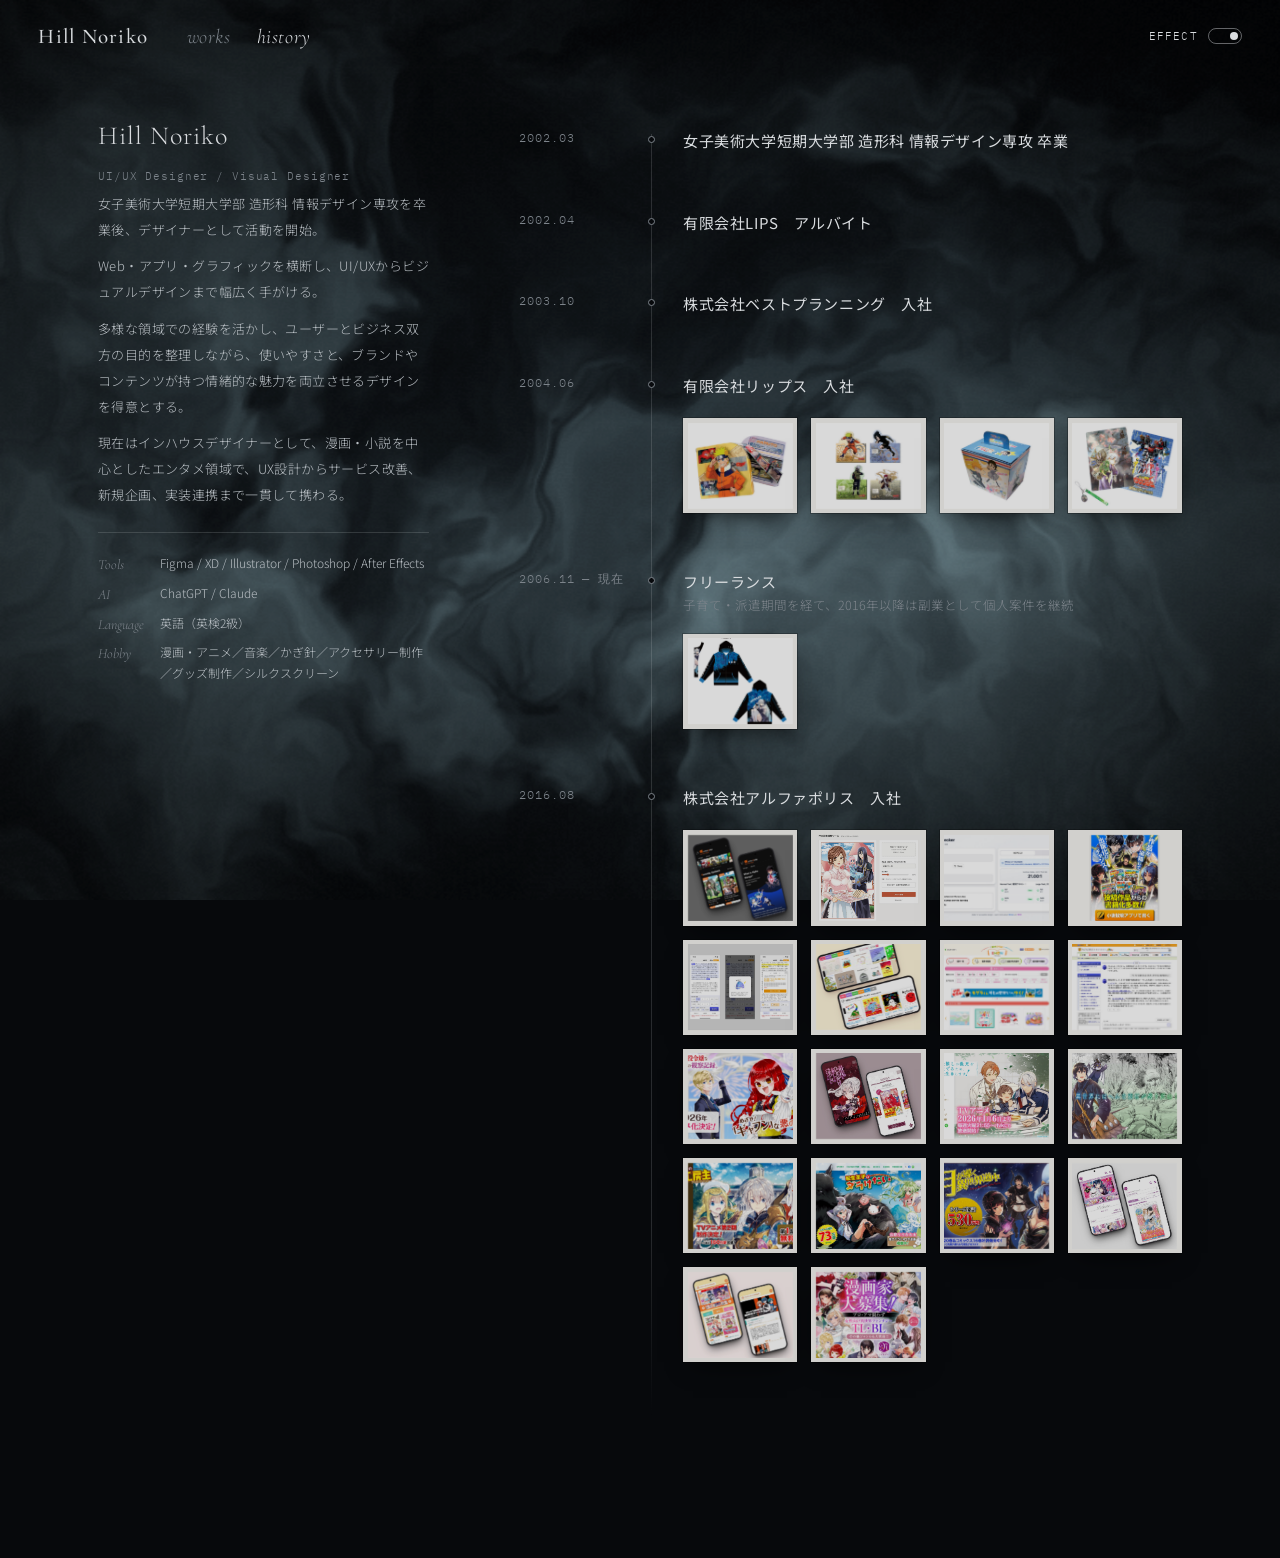
==== history.html @ d7670777 "Add files via upload" ====
<!doctype html>
<html lang="ja">
<head>
  <meta charset="utf-8">
  <meta name="viewport" content="width=device-width, initial-scale=1">
  <title>History — Hill Noriko</title>
  <meta name="description" content="Hill Noriko｜UI/UX Designer / Visual Designer の経歴">
  <link rel="preconnect" href="https://fonts.googleapis.com">
  <link rel="preconnect" href="https://fonts.gstatic.com" crossorigin>
  <meta name="color-scheme" content="dark">
  <!-- CSSより先に背景を暗くして、ページ切り替え時の白い光りを防ぐ -->
  <style>html, body { background: #07090c; }</style>
  <!-- ヘッダーのセリフ体は読み込み完了まで待って表示（代替フォントからの差し替えで文字がズレないように） -->
  <link href="https://fonts.googleapis.com/css2?family=Cormorant+Garamond:ital,wght@0,400;0,500;1,400&display=block" rel="stylesheet">
  <link href="https://fonts.googleapis.com/css2?family=IBM+Plex+Mono:wght@400;500&family=Inter:wght@300;400;500&family=Noto+Sans+JP:wght@300;400;500&family=Noto+Serif+JP:wght@400;500&display=swap" rel="stylesheet">
  <link rel="stylesheet" href="assets/css/style.css?v=61">
  <!-- 効果の初期状態をちらつきなく反映 -->
  <script>
    (function () {
      var on = true;
      try {
        var saved = localStorage.getItem("hn-effect");
        if (saved !== null) on = saved === "1";
        else if (window.matchMedia("(prefers-reduced-motion: reduce)").matches) on = false;
      } catch (e) {}
      document.documentElement.classList.add(on ? "fx-on" : "fx-off");
    })();
  </script>
</head>
<body class="page-history">
  <canvas id="water-bg" class="water-bg" aria-hidden="true"></canvas>

  <header class="site-header">
    <div class="site-header__left">
      <a class="site-name" href="index.html" data-bind="name">Hill Noriko</a>
      <nav class="site-nav" aria-label="メイン">
        <a href="works.html">works</a>
        <a href="history.html" aria-current="page">history</a>
      </nav>
    </div>
    <div class="site-header__right">
      <button type="button" class="switch" id="fx-switch" aria-pressed="true">
        <span class="switch__label">Effect</span>
        <span class="switch__state"></span>
      </button>
    </div>
  </header>

  <main class="history">
    <aside class="profile">
      <h1 class="visually-hidden">History</h1>
      <p class="profile__name" data-bind="name"></p>
      <p class="profile__role" data-bind="role"></p>
      <div class="profile__text" id="profile-text"></div>
      <dl class="profile__facts" id="profile-facts"></dl>
    </aside>
    <ol class="timeline" id="timeline"></ol>
  </main>

  <script src="data/site.js?v=61"></script>
  <script src="data/works.js?v=61"></script>
  <script src="data/history.js?v=61"></script>
  <script src="data/profile.js?v=61"></script>
  <script src="assets/js/water.js?v=61"></script>
  <script src="assets/js/ink.js?v=61"></script>
  <script src="assets/js/common.js?v=61"></script>
  <script src="assets/js/history-page.js?v=61"></script>
</body>
</html>
---- assets/css/style.css ----
/* =================================================================
   Hill Noriko Portfolio — Darkroom
   ================================================================= */
:root {
  --bg: #07090c;
  --fg: #d9dcdf;
  --fg-dim: #7d848b;
  --fg-faint: #4a5057;
  --line: rgba(217, 220, 223, 0.16);
  --paper: #f6f5f1;
  --paper-edge: #d8d5ce;
  --ink: #1c1d20;
  --ink-dim: #6c6d70;

  --font-sans: "Inter", "Noto Sans JP", system-ui, sans-serif;
  --font-jp: "Noto Sans JP", "Inter", system-ui, sans-serif;
  --font-mono: "IBM Plex Mono", ui-monospace, monospace;
  --font-serif: "Cormorant Garamond", "Times New Roman", serif;
  --font-serif-jp: "Noto Serif JP", "Hiragino Mincho ProN", "Yu Mincho", serif;

  --header-h: 72px;
  --ease: cubic-bezier(0.22, 0.61, 0.36, 1);
}

*, *::before, *::after { box-sizing: border-box; }
html, body { margin: 0; }
body {
  background: var(--bg);
  color: var(--fg);
  font-family: var(--font-jp);
  font-weight: 300;
  -webkit-font-smoothing: antialiased;
  min-height: 100vh;
}
a { color: inherit; }
img { display: block; max-width: 100%; }
button { font: inherit; color: inherit; background: none; border: 0; padding: 0; cursor: pointer; }
:focus-visible { outline: 1px solid var(--fg); outline-offset: 4px; }

/* ---------- 水面キャンバス ---------- */
.water-bg {
  position: fixed;
  inset: 0;
  z-index: 0;
  width: 100%;
  height: 100%;
  display: block;
  pointer-events: none;
}
.no-webgl body { background: radial-gradient(ellipse at 50% 58%, #262b31 0%, #0e1115 55%, #050608 100%); }

/* ---------- ヘッダー / フッター ---------- */
.site-header {
  position: fixed;
  inset: 0 0 auto 0;
  z-index: 10;
  height: var(--header-h);
  display: flex;
  align-items: center;
  justify-content: space-between;
  padding: 0 clamp(16px, 3vw, 40px);
}
.site-header__left { display: flex; align-items: baseline; gap: clamp(20px, 3vw, 44px); }
.site-name {
  font-family: var(--font-serif);
  font-weight: 500;
  font-size: 21px;
  letter-spacing: 0.06em;
  text-decoration: none;
}
.site-nav { display: flex; gap: 26px; }
.site-nav a,
.link-btn {
  font-family: var(--font-serif);
  font-style: italic;
  font-size: 20px;
  letter-spacing: 0.03em;
  color: var(--fg-dim);
  text-decoration: none;
  transition: color 0.3s;
}
.site-nav a:hover,
.link-btn:hover { color: var(--fg); }

.site-header__right { display: flex; gap: 22px; }
.switch {
  display: inline-flex;
  align-items: center;
  gap: 10px;
  font-family: var(--font-mono);
  font-size: 11px;
  letter-spacing: 0.1em;
  text-transform: uppercase;
  color: var(--fg-dim);
}
.switch__state {
  position: relative;
  width: 34px;
  height: 16px;
  border: 1px solid var(--line);
  border-radius: 8px;
  transition: border-color 0.3s;
}
.switch__state::after {
  content: "";
  position: absolute;
  top: 3px;
  left: 3px;
  width: 8px;
  height: 8px;
  border-radius: 50%;
  background: var(--fg-faint);
  transition: transform 0.35s var(--ease), background 0.35s;
}
.switch[aria-pressed="true"] { color: var(--fg); }
.switch[aria-pressed="true"] .switch__state { border-color: rgba(217, 220, 223, 0.45); }
.switch[aria-pressed="true"] .switch__state::after { transform: translateX(18px); background: var(--fg); }

/* ---------- トレー（白い線で描いたバット） ---------- */
.tray {
  position: fixed;
  inset: var(--header-h) 0 16px 0;
  z-index: 1;
  width: 100%;
  height: calc(100% - var(--header-h) - 16px);
  pointer-events: none;
}
.tray rect,
.tray path {
  fill: none;
  stroke-width: 1;
  vector-effect: non-scaling-stroke;
}
.tray .tray__rim   { stroke: rgba(228, 234, 238, 0.3); }
.tray .tray__lip   { stroke: rgba(228, 234, 238, 0.14); }
.tray .tray__floor { stroke: rgba(228, 234, 238, 0.12); }
.tray .tray__edge  { stroke: rgba(228, 234, 238, 0.16); }
/* 内壁はうっすら光を受け、底は一段暗く沈む */
.tray .tray__wall { fill: url(#tray-wall); stroke: none; }
.tray .tray__floor-fill { fill: rgba(0, 0, 0, 0.22); stroke: none; }
/* 読み込み時：ぼやけた状態から、にじみ上がるように現れる（印画紙より少し先に） */
.fx-on .tray { animation: tray-in 2.2s cubic-bezier(0.25, 0.1, 0.25, 1) both; }
@keyframes tray-in {
  0%   { opacity: 0; filter: blur(14px); }
  60%  { opacity: 0.85; filter: blur(3px); }
  100% { opacity: 1; filter: blur(0); }
}
.fx-off .tray { display: none; }

/* ---------- ステージ（バット） ---------- */
.stage {
  position: fixed;
  inset: var(--header-h) 0 16px 0;
  z-index: 2;
  /* 印画紙サイズの基準単位 */
  --u: min(1vw, 1.8vh);
}

.print {
  position: absolute;
  left: calc(var(--x) * 1%);
  top: calc(var(--y) * 1%);
  width: calc(var(--w) * var(--u));
  translate: -50% -50%;
  rotate: calc(var(--r) * 1deg);
  z-index: var(--z);
  transition: rotate 0.9s var(--ease);
  display: block;
  text-align: left;
  cursor: pointer;
  -webkit-tap-highlight-color: transparent;
}
.print__paper,
.print__window { display: block; }
.print__paper {
  position: relative;
  aspect-ratio: 5 / 6;
  padding: 3.8%;
  background: var(--paper);
  box-shadow:
    0 0 0 1px rgba(0, 0, 0, 0.25),
    0 18px 40px -12px rgba(0, 0, 0, 0.7);
  filter: brightness(0.94);
  transition:
    transform 0.7s var(--ease),
    filter 0.7s var(--ease),
    box-shadow 0.7s var(--ease);
}
.print--landscape .print__paper { aspect-ratio: 6 / 5; padding: 3.2%; }

.print__window {
  position: relative;
  width: 100%;
  height: 100%;
  overflow: hidden;
  background: #fbfaf7;
}
.print__img {
  width: 100%;
  height: 100%;
  object-fit: cover;
  object-position: var(--focus, center);
}
/* 奥行き：重なり順を3段階に分け、底に沈むほど暗く（控えめに） */
.fx-on .print[data-depth="1"] .print__paper { filter: brightness(0.66) saturate(0.85); }
.fx-on .print[data-depth="2"] .print__paper { filter: brightness(0.8) saturate(0.92); }
.fx-on .print[data-depth="3"] .print__paper { filter: brightness(0.95); }

/* フォーカス：手前に来て明るく、ほかは水に沈む */
.print[data-depth]:hover .print__paper,
.print[data-depth]:focus-visible .print__paper {
  transform: scale(1.045);
  filter: brightness(1) saturate(1);
  box-shadow:
    0 0 0 1px rgba(0, 0, 0, 0.25),
    0 36px 70px -18px rgba(0, 0, 0, 0.85);
}
.fx-on .stage:has(.print:hover) .print:not(:hover) .print__paper,
.fx-on .stage:has(.print:focus-visible) .print:not(:focus-visible) .print__paper {
  filter: brightness(0.55) saturate(0.7) blur(0.6px);
}
.print:focus-visible { outline: none; }
/* ホバーで傾きが少しだけ真っ直ぐに戻る */
.fx-on .print:hover,
.fx-on .print:focus-visible { rotate: calc(var(--r-hover, var(--r)) * 1deg); }
.is-switching .print { pointer-events: none; }

/* 水に浮かぶ、ごくゆっくりした揺れ */
.fx-on .print__paper { animation: drift var(--drift, 20s) ease-in-out var(--drift-delay, 0s) infinite; }
.fx-on .print:hover .print__paper { animation-play-state: paused; }
@keyframes drift {
  0%   { translate: 0 0; rotate: 0deg; }
  25%  { translate: calc(var(--dx) * 1px) calc(var(--dy) * -0.5px); rotate: calc(var(--dr) * 1deg); }
  50%  { translate: calc(var(--dx) * 0.3px) calc(var(--dy) * 1px); rotate: calc(var(--dr) * -0.4deg); }
  75%  { translate: calc(var(--dx) * -0.8px) calc(var(--dy) * 0.3px); rotate: calc(var(--dr) * -1deg); }
  100% { translate: 0 0; rotate: 0deg; }
}

/* ---------- 現像 ---------- */
.fx-on .stage:not(.is-developed) .print {
  animation: paper-in 2.8s cubic-bezier(0.25, 0.1, 0.25, 1) both;
  animation-delay: calc(0.7s + var(--i) * 0.3s);
}
.fx-on .stage:not(.is-developed) .print__img { opacity: 0; }
.fx-on .stage.is-developing .print__img {
  animation: develop 5.6s cubic-bezier(0.4, 0, 0.3, 1) both;
  animation-delay: calc(1.9s + var(--i) * 0.55s);
}
/* 印画紙が液の底からふわっと浮かび上がる */
@keyframes paper-in {
  0%   { opacity: 0;   scale: 0.95; filter: blur(8px) brightness(0.3); }
  55%  { opacity: 0.9; filter: blur(2px) brightness(0.75); }
  100% { opacity: 1;   scale: 1;    filter: blur(0) brightness(1); }
}
@keyframes develop {
  0%   { opacity: 0;    filter: grayscale(1) brightness(1.8)  contrast(0.3)  blur(2px); }
  30%  { opacity: 0.5;  filter: grayscale(1) brightness(1.4)  contrast(0.55) blur(1px); }
  62%  { opacity: 1;    filter: grayscale(1) brightness(1)    contrast(1.15) blur(0); }
  100% { opacity: 1;    filter: grayscale(0) brightness(1)    contrast(1)    blur(0); }
}

/* ---------- エフェクトOFF / スマホ：グリッド ---------- */
.fx-off body.page-top { overflow-y: auto; }
.fx-off .stage,
.stage.is-grid {
  position: relative;
  inset: auto;
  display: grid;
  grid-template-columns: repeat(3, minmax(0, 1fr));
  gap: clamp(20px, 3vw, 44px);
  max-width: 1180px;
  margin: 0 auto;
  padding: calc(var(--header-h) + 24px) clamp(16px, 4vw, 48px) 96px;
  --u: 1.25vw;
}
.fx-off .print,
.stage.is-grid .print {
  position: relative;
  left: auto;
  top: auto;
  width: auto;
  translate: none;
  rotate: none;
  z-index: auto;
  animation: none;
}
.fx-off .print__paper,
.stage.is-grid .print__paper {
  aspect-ratio: 6 / 5;
  padding: 3.2%;
  filter: none;
  animation: none;
}
.fx-off .print:hover .print__paper { transform: translateY(-4px); }

@media (max-width: 767px) {
  :root { --header-h: 96px; }
  body.page-top { overflow-y: auto; }
  .site-header { align-items: flex-start; padding-top: 20px; flex-direction: column; gap: 14px; justify-content: flex-start; }
  .site-header__left { width: 100%; justify-content: space-between; }
  .site-header__right { align-self: flex-end; margin-top: -2px; }
  .stage { position: relative; inset: auto; }
  .tray { display: none; }
  .stage.is-grid { grid-template-columns: repeat(2, minmax(0, 1fr)); gap: 16px; --u: 2.4vw; }
}
@media (max-width: 479px) {
  .stage.is-grid { grid-template-columns: 1fr; gap: 24px; }
}

/* ---------- モーダル（印画紙のシート） ---------- */
.sheet {
  width: min(1120px, calc(100vw - 32px));
  max-width: none;
  max-height: calc(100vh - 48px);
  padding: 0;
  border: 0;
  background: transparent;
  color: var(--ink);
  overflow: visible;
}
.sheet::backdrop {
  background: rgba(3, 4, 6, 0.45);
  backdrop-filter: blur(3px) brightness(0.8);
}
.sheet[open] { animation: sheet-in 0.6s var(--ease) both; }
.sheet[open]::backdrop { animation: fade-in 0.5s var(--ease) both; }
.fx-off .sheet[open],
.fx-off .sheet[open]::backdrop { animation-duration: 0.2s; }
@keyframes sheet-in { from { opacity: 0; translate: 0 14px; } to { opacity: 1; translate: 0 0; } }
@keyframes fade-in { from { opacity: 0; } to { opacity: 1; } }

/* 大きさは中身にかかわらず一定。文章が長いときは右の欄だけスクロール */
.sheet__paper {
  --sheet-pad: clamp(24px, 3.5vw, 52px);
  position: relative;
  display: grid;
  grid-template-columns: minmax(0, 1fr) minmax(0, 1fr);
  grid-template-rows: minmax(0, 1fr);
  gap: clamp(24px, 3.5vw, 56px);
  height: min(700px, calc(100vh - 48px));
  overflow: hidden;
  padding: var(--sheet-pad);
  background: var(--paper);
  box-shadow: 0 40px 90px -30px rgba(0, 0, 0, 0.9);
}
/* close：細い線の × （40px）。線は内側の span に描き、にじみが線にも乗るようにする */
.sheet__close {
  position: absolute;
  top: 10px;
  right: 10px;
  z-index: 1;
  width: 40px;
  height: 40px;
  color: var(--ink-dim);
  transition: color 0.3s;
}
.sheet__close-x,
.sheet__close-x .ink__base,
.sheet__close-x .ink__wet { display: block; }
.sheet__close-x { position: absolute; inset: 0; }
.sheet__close-x .ink__base { position: relative; width: 40px; height: 40px; }
.sheet__close-x .ink__wet { width: calc(40px + var(--pad) * 2); height: calc(40px + var(--pad) * 2); }
.sheet__close-x .ink__base::before,
.sheet__close-x .ink__base::after,
.sheet__close-x .ink__wet::before,
.sheet__close-x .ink__wet::after {
  content: "";
  position: absolute;
  left: 50%;
  top: 50%;
  width: 40px;
  height: 1px;
  background: currentColor;
}
.sheet__close-x .ink__base::before,
.sheet__close-x .ink__wet::before { transform: translate(-50%, -50%) rotate(45deg); }
.sheet__close-x .ink__base::after,
.sheet__close-x .ink__wet::after { transform: translate(-50%, -50%) rotate(-45deg); }
.sheet__close:hover,
.sheet__close:focus-visible { color: var(--ink); }
.sheet__close:focus-visible { outline: none; }

/* 左：画像（枠いっぱいに収め、余白は紙色） */
.sheet__media { display: flex; flex-direction: column; min-height: 0; }
.sheet__frame {
  position: relative;
  flex: 1;
  min-height: 0;
  display: grid;
  place-items: center;
  overflow: hidden;
  background: var(--paper);
}
.sheet__frame img {
  position: absolute;
  inset: 0;
  width: 100%;
  height: 100%;
  object-fit: contain;
}
.sheet__thumbs { flex: none; display: flex; justify-content: center; gap: 8px; margin-top: 10px; overflow-x: auto; }
.sheet__thumbs:empty { display: none; }
.sheet__thumbs button { flex: none; width: 64px; aspect-ratio: 4 / 3; opacity: 0.45; transition: opacity 0.3s; }
.sheet__thumbs button[aria-current="true"],
.sheet__thumbs button:hover { opacity: 1; }
.sheet__thumbs img { width: 100%; height: 100%; object-fit: cover; }

/* 右：文章（短ければ上下中央、長ければスクロール） */
.sheet__body {
  display: flex;
  flex-direction: column;
  min-height: 0;
  overflow-x: hidden;
  overflow-y: auto;
  /* にじみが端で切れないよう左右に余白をとり、その分を外側へ逃がして文字位置は変えない */
  margin: 0 -24px;
  padding: 4px 24px;
  scrollbar-width: thin;
}
.sheet__body > :first-child { margin-top: auto; }
.sheet__body > :last-child { margin-bottom: auto; }
.sheet__meta {
  display: flex;
  flex-wrap: wrap;
  gap: 4px 16px;
  margin: 0 0 16px;
  font-family: var(--font-sans);
  font-size: 11.5px;
  letter-spacing: 0.06em;
  color: var(--ink-dim);
}
.sheet__meta span:empty { display: none; }
.sheet__title {
  flex: none;
  margin: 0 0 24px;
  font-family: var(--font-serif-jp);
  font-weight: 500;
  font-size: clamp(19px, 1.75vw, 24px);
  line-height: 1.6;
  letter-spacing: 0.03em;
  /* 長いタイトルは、文節で区切って行の長さをそろえて折り返す */
  word-break: auto-phrase;
  text-wrap: balance;
}
.sheet__lead {
  flex: none;
  margin: -14px 0 16px;
  font-family: var(--font-serif-jp);
  font-weight: 500;
  font-size: 15px;
  line-height: 1.7;
  letter-spacing: 0.04em;
  color: var(--ink);
}
.sheet__lead[hidden] { display: none; }
.sheet__text { flex: none; font-family: var(--font-serif-jp); font-size: 14px; line-height: 1.8; letter-spacing: 0.04em; }
.sheet__text p { margin: 0 0 0.7em; }
/* サイトへのリンク：細い線の、左右が丸い長方形。枠線は内側の box に描き、にじみが枠にも乗るようにする */
.sheet__link {
  flex: none;
  align-self: flex-start;
  display: inline-block;
  margin-top: 28px;
  font-family: var(--font-sans);
  font-size: 12px;
  letter-spacing: 0.06em;
  text-decoration: none;
  color: #7c8190;
}
.sheet__link-box,
.sheet__link-box .ink__base,
.sheet__link-box .ink__wet > * { display: inline-block; }
.sheet__link-box .ink__base,
.sheet__link-box .ink__wet {
  padding: 5px 13px 6px;
  border: 1px solid currentColor;
  border-radius: 999px;
}
.sheet__link-box .ink__wet { padding: calc(5px + var(--pad)) calc(13px + var(--pad)) calc(6px + var(--pad)); border: 0; }
.sheet__link-box .ink__wet::before {
  content: "";
  position: absolute;
  inset: var(--pad);
  border: 1px solid currentColor;
  border-radius: 999px;
}
.sheet__link:focus-visible { outline: none; }
.sheet__link[hidden] { display: none; }
.sheet__body:has(> .sheet__link[hidden]) > .sheet__text { margin-bottom: auto; }

@media (max-width: 767px) {
  .sheet__paper {
    grid-template-columns: 1fr;
    grid-template-rows: minmax(0, 42%) minmax(0, 1fr);
    gap: 20px;
    height: calc(100vh - 32px);
    padding-top: 44px;
  }
}

@media (prefers-reduced-motion: reduce) {
  .sheet[open], .sheet[open]::backdrop { animation-duration: 0.01s; }
}

/* ---------- インクのにじみ（ink.js） ---------- */
.ink { position: relative; display: inline-block; }
.ink__base { display: inline-block; }
.ink__wet {
  position: absolute;
  left: calc(var(--pad) * -1);
  top: calc(var(--pad) * -1);
  padding: var(--pad);
  white-space: nowrap;
  pointer-events: none;
  visibility: hidden;
}
/* 濡れた所だけ、乾いた文字を薄くする */
.ink.is-wet .ink__base {
  --m: radial-gradient(
    ellipse calc(var(--r) * 0.8px) calc(var(--r) * 1.05px) at calc(var(--mx) * 1px) calc(var(--my) * 1px),
    rgba(0, 0, 0, calc(1 - var(--a) * 0.9)) 0%,
    rgba(0, 0, 0, calc(1 - var(--a) * 0.55)) 50%,
    #000 100%);
  -webkit-mask-image: var(--m);
  mask-image: var(--m);
}
/* にじんだ文字を、マウスを中心にした縦長の楕円でのぞかせる */
.ink.is-wet .ink__wet {
  visibility: visible;
  --m: radial-gradient(
    ellipse calc(var(--r) * 1px) calc(var(--r) * 1.35px) at calc(var(--mx) * 1px + var(--pad)) calc(var(--my) * 1px + var(--pad)),
    rgba(0, 0, 0, var(--a)) 0%,
    rgba(0, 0, 0, calc(var(--a) * 0.75)) 45%,
    transparent 100%);
  -webkit-mask-image: var(--m);
  mask-image: var(--m);
}

/* 今いるページ */
.site-nav a[aria-current="page"] { color: var(--fg); }

@media (hover: none) {
  .tray { display: none; }
}

/* =================================================================
   works
   ================================================================= */
.page-works,
.page-history { overflow-y: auto; }
.works {
  position: relative;
  z-index: 2;
  max-width: 1180px;
  margin: 0 auto;
  padding: calc(var(--header-h) + 48px) clamp(16px, 4vw, 48px) 120px;
}
.works__title,
.page-title {
  margin: 0 0 28px;
  font-family: var(--font-serif);
  font-weight: 400;
  font-style: italic;
  font-size: clamp(44px, 6vw, 72px);
  line-height: 1;
  letter-spacing: 0.01em;
}

/* タブ */
.tabs {
  position: relative;
  display: flex;
  flex-wrap: wrap;
  gap: 6px 30px;
  margin: 0 0 44px;
  padding-bottom: 14px;
  border-bottom: 1px solid var(--line);
}
.tabs__btn {
  position: relative;
  display: inline-flex;
  align-items: baseline;
  gap: 6px;
  padding: 4px 0;
  font-family: var(--font-serif);
  font-size: 19px;
  letter-spacing: 0.03em;
  color: var(--fg-dim);
  transition: color 0.3s;
}
.tabs__btn:hover { color: var(--fg); }
.tabs__count {
  font-family: var(--font-mono);
  font-size: 10px;
  letter-spacing: 0.08em;
  color: var(--fg-faint);
}
.tabs__btn[aria-selected="true"] { color: var(--fg); }
/* 1本の下線が、タブの間を左右になめらかに移動する */
.tabs__line {
  position: absolute;
  left: 0;
  bottom: -1px;
  width: var(--w, 0px);
  height: 1px;
  background: var(--fg);
  transform: translateX(var(--x, 0px));
  transition: transform 0.6s var(--ease), width 0.6s var(--ease);
  pointer-events: none;
}

/* 読み込み時：タブが下からすっと上がってくる */
.fx-on .tabs { animation: rise-in 1.1s cubic-bezier(0.22, 0.61, 0.36, 1) both; }
@keyframes rise-in {
  from { opacity: 0; translate: 0 28px; }
  to   { opacity: 1; translate: 0 0; }
}

/* グリッド */
.works__grid {
  list-style: none;
  margin: 0;
  padding: 0;
  display: grid;
  grid-template-columns: repeat(3, minmax(0, 1fr));
  gap: 56px clamp(20px, 3vw, 44px);
}
.card__btn { display: block; width: 100%; text-align: left; }
.card__paper {
  display: block;
  aspect-ratio: 6 / 5;
  padding: 3.2%;
  background: var(--paper);
  box-shadow:
    0 0 0 1px rgba(0, 0, 0, 0.25),
    0 18px 40px -14px rgba(0, 0, 0, 0.75);
  filter: brightness(0.92);
  transition: transform 0.7s var(--ease), filter 0.7s var(--ease), box-shadow 0.7s var(--ease);
}
.card__window { display: block; width: 100%; height: 100%; overflow: hidden; background: #fbfaf7; }
.card__window img {
  width: 100%;
  height: 100%;
  object-fit: cover;
  object-position: var(--focus, center);
}
.card__btn:hover .card__paper,
.card__btn:focus-visible .card__paper {
  transform: translateY(-6px);
  filter: brightness(1);
  box-shadow:
    0 0 0 1px rgba(0, 0, 0, 0.25),
    0 32px 60px -18px rgba(0, 0, 0, 0.85);
}
.card__btn:focus-visible { outline: none; }
.card__caption { display: block; margin-top: 16px; }
.card__title.ink { display: block; overflow: visible; }
.card__title .ink__base,
.card__title .ink__wet {
  display: -webkit-box;
  -webkit-line-clamp: 2;
  -webkit-box-orient: vertical;
  overflow: hidden;
}
.card__title {
  display: -webkit-box;
  -webkit-line-clamp: 2;
  -webkit-box-orient: vertical;
  overflow: hidden;
  font-size: 13.5px;
  line-height: 1.7;
  letter-spacing: 0.03em;
  color: var(--fg);
}
.card__meta {
  display: flex;
  gap: 12px;
  margin-top: 6px;
  font-family: var(--font-mono);
  font-size: 10.5px;
  letter-spacing: 0.06em;
  color: var(--fg-dim);
}

/* 画面に入ったら、印画紙が浮かび、像が現れる（エフェクトON時） */
.fx-on .card { opacity: 0; }
/* TOP と同じ表現：その場で印画紙が液の底から浮かび、像が現像される（動きはなし） */
.fx-on .card.is-in {
  animation: paper-in 2.2s cubic-bezier(0.25, 0.1, 0.25, 1) both;
  animation-delay: calc(var(--i) * 0.15s);
}
.fx-on .card.is-in .card__window img {
  animation: develop 4s cubic-bezier(0.4, 0, 0.3, 1) both;
  animation-delay: calc(0.9s + var(--i) * 0.15s);
}
@keyframes card-in {
  from { opacity: 0; translate: 0 14px; filter: blur(6px) brightness(0.4); }
  to   { opacity: 1; translate: 0 0;    filter: blur(0) brightness(1); }
}
@keyframes card-develop {
  0%   { opacity: 0; filter: grayscale(1) brightness(1.7) contrast(0.4); }
  55%  { opacity: 1; filter: grayscale(1) brightness(1)   contrast(1.1); }
  100% { opacity: 1; filter: grayscale(0) brightness(1)   contrast(1); }
}

@media (max-width: 900px) {
  .works__grid { grid-template-columns: repeat(2, minmax(0, 1fr)); gap: 40px 20px; }
}
@media (max-width: 767px) {
  .works { padding-top: calc(var(--header-h) + 24px); }
  .tabs { gap: 4px 20px; }
  .tabs__btn { font-size: 17px; }
}
@media (max-width: 479px) {
  .works__grid { grid-template-columns: 1fr; gap: 40px; }
}
/* 読むページは背景を少し沈める */
.page-works .water-bg,
.page-history .water-bg { opacity: 0.82; }

/* =================================================================
   history
   ================================================================= */
.history {
  position: relative;
  z-index: 2;
  display: grid;
  grid-template-columns: minmax(0, 0.8fr) minmax(0, 1.6fr);
  gap: clamp(40px, 7vw, 110px);
  max-width: 1180px;
  margin: 0 auto;
  padding: calc(var(--header-h) + 48px) clamp(16px, 4vw, 48px) 140px;
}

/* 左：プロフィール（スクロールしても残る）。読み込み時に左から順にすっと入る */
.fx-on .profile__inner .ink__base {
  animation: slide-in 1.1s cubic-bezier(0.22, 0.61, 0.36, 1) both;
}
@keyframes slide-in {
  from { opacity: 0; translate: -28px 0; }
  to   { opacity: 1; translate: 0 0; }
}
.profile { position: sticky; top: calc(var(--header-h) + 48px); align-self: start; }
.profile__name {
  margin: 0 0 4px;
  font-family: var(--font-serif);
  font-size: 26px;
  letter-spacing: 0.04em;
}
.profile__role {
  margin: 0 0 24px;
  font-family: var(--font-mono);
  font-size: 11px;
  letter-spacing: 0.08em;
  color: var(--fg-dim);
}
.profile__text { font-size: 13px; line-height: 2; letter-spacing: 0.03em; color: #b9bfc4; }
.profile__text p { margin: 0 0 0.8em; }
.profile__facts {
  display: grid;
  grid-template-columns: auto 1fr;
  gap: 6px 16px;
  margin: 24px 0 0;
  padding-top: 20px;
  border-top: 1px solid var(--line);
  font-size: 12px;
  line-height: 1.7;
  color: #b9bfc4;
}
.profile__facts dt { font-family: var(--font-serif); font-style: italic; font-size: 14px; color: var(--fg-dim); }
.profile__facts dd { margin: 0; }

/* 右：年表 */
.timeline {
  position: relative;
  list-style: none;
  margin: 0;
  padding: 8px 0 0;
}
.timeline::before {
  content: "";
  position: absolute;
  left: 132px;
  top: 14px;
  bottom: 0;
  width: 1px;
  background: linear-gradient(var(--line), var(--line) 85%, transparent);
}
.event {
  position: relative;
  display: grid;
  grid-template-columns: 132px minmax(0, 1fr);
  padding-bottom: 56px;
}
.event::before {
  content: "";
  position: absolute;
  left: 129px;
  top: 8px;
  width: 7px;
  height: 7px;
  border-radius: 50%;
  background: var(--bg);
  border: 1px solid var(--fg-dim);
}
.event__date {
  margin: 0;
  padding-top: 2px;
  font-family: var(--font-mono);
  font-size: 11.5px;
  letter-spacing: 0.08em;
  color: var(--fg-dim);
}
.event__body { padding-left: 32px; }
.event__title {
  margin: 0;
  font-weight: 400;
  font-size: 15px;
  line-height: 1.7;
  letter-spacing: 0.04em;
}
.event__note { margin: 4px 0 0; font-size: 12.5px; color: var(--fg-dim); }
.event__works {
  list-style: none;
  display: grid;
  grid-template-columns: repeat(auto-fill, minmax(112px, 1fr));
  gap: 14px;
  margin: 20px 0 0;
  padding: 0;
}
.thumb__btn { display: block; width: 100%; }
.thumb__paper {
  display: block;
  aspect-ratio: 6 / 5;
  padding: 4%;
  background: var(--paper);
  box-shadow: 0 0 0 1px rgba(0, 0, 0, 0.25), 0 10px 24px -10px rgba(0, 0, 0, 0.8);
  filter: brightness(0.85);
  transition: transform 0.6s var(--ease), filter 0.6s var(--ease);
}
.thumb__paper img { width: 100%; height: 100%; object-fit: cover; object-position: var(--focus, center); }
.thumb__btn:hover .thumb__paper,
.thumb__btn:focus-visible .thumb__paper { transform: translateY(-4px) rotate(-1deg); filter: brightness(1); }
.thumb__btn:focus-visible { outline: none; }

/* 画面に入ったら浮かび上がる（エフェクトON時） */
.fx-on .event { opacity: 0; }
.fx-on .event.is-in { animation: card-in 1.4s cubic-bezier(0.25, 0.1, 0.25, 1) both; }
.fx-on .event.is-in .thumb img {
  animation: card-develop 2.2s cubic-bezier(0.4, 0, 0.3, 1) both;
  animation-delay: calc(0.5s + var(--i) * 0.12s);
}

@media (max-width: 900px) {
  .history { grid-template-columns: 1fr; gap: 56px; }
  .profile { position: static; }
}
@media (max-width: 767px) {
  .history { padding-top: calc(var(--header-h) + 24px); }
  .timeline::before { left: 3px; }
  .event { grid-template-columns: 1fr; padding-left: 28px; padding-bottom: 44px; }
  .event::before { left: 0; }
  .event__body { padding-left: 0; margin-top: 4px; }
  .event__works { grid-template-columns: repeat(3, minmax(0, 1fr)); gap: 10px; }
}

/* にじみ：複数行の文章 */
.ink--block { display: block; }
.ink--block .ink__base { display: block; }
.ink--block .ink__wet {
  width: calc(100% + var(--pad) * 2);
  white-space: normal;
}
.ink--block .ink__wet > p,
.ink--block .ink__base > p { margin: 0 0 0.7em; }


/* 見出しは読み上げ用に残し、画面には出さない */
.visually-hidden {
  position: absolute !important;
  width: 1px;
  height: 1px;
  margin: -1px;
  padding: 0;
  overflow: hidden;
  clip: rect(0 0 0 0);
  white-space: nowrap;
  border: 0;
}
/* にじみを付けても、元の配置を保つ */

/* 本文の最後の段落は下余白なし（余計なスクロールを出さない） */
.sheet__text p:last-child,
.ink--block .ink__base > p:last-child,
.ink--block .ink__wet > p:last-child { margin-bottom: 0; }
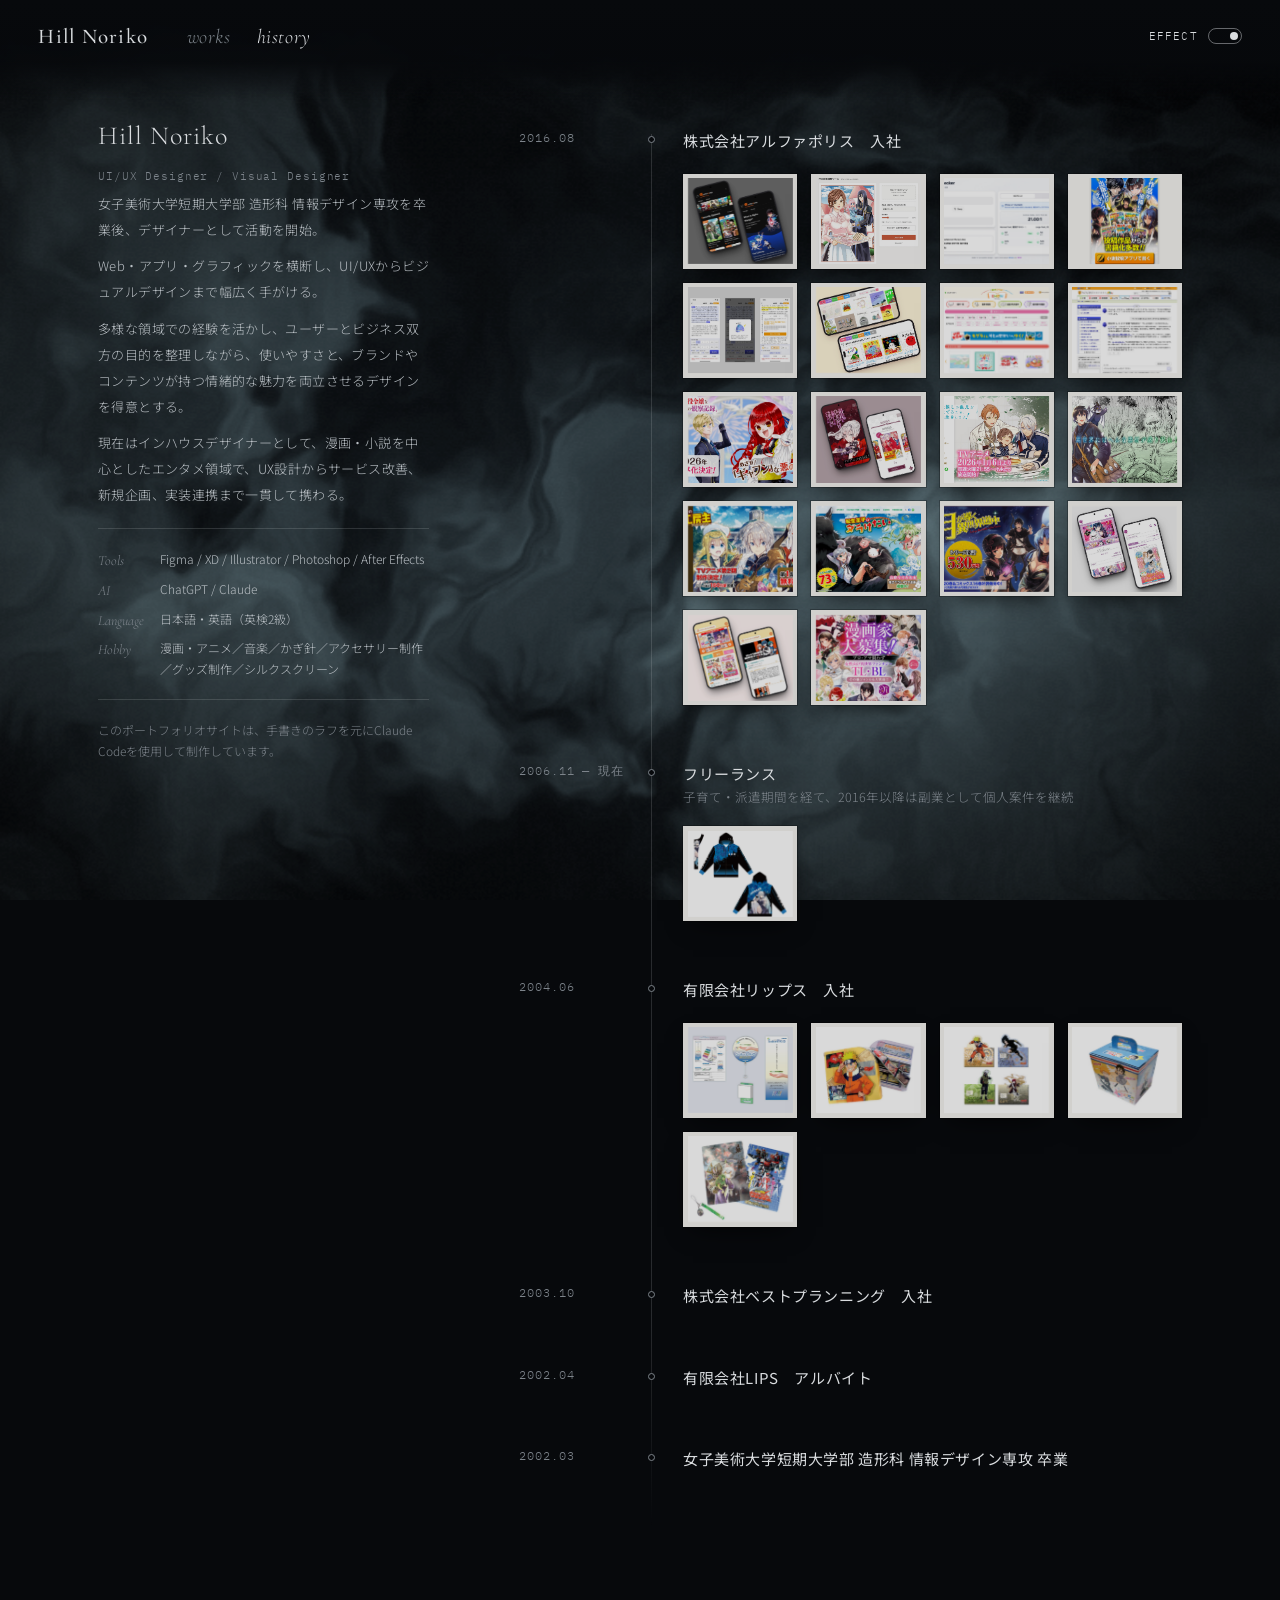
==== commit 6cbf5b1c: "Add files via upload" ====
--- a/history.html
+++ b/history.html
@@ -13,7 +13,7 @@
   <!-- ヘッダーのセリフ体は読み込み完了まで待って表示（代替フォントからの差し替えで文字がズレないように） -->
   <link href="https://fonts.googleapis.com/css2?family=Cormorant+Garamond:ital,wght@0,400;0,500;1,400&display=block" rel="stylesheet">
   <link href="https://fonts.googleapis.com/css2?family=IBM+Plex+Mono:wght@400;500&family=Inter:wght@300;400;500&family=Noto+Sans+JP:wght@300;400;500&family=Noto+Serif+JP:wght@400;500&display=swap" rel="stylesheet">
-  <link rel="stylesheet" href="assets/css/style.css?v=61">
+  <link rel="stylesheet" href="assets/css/style.css?v=72">
   <!-- 効果の初期状態をちらつきなく反映 -->
   <script>
     (function () {
@@ -53,17 +53,18 @@
       <p class="profile__role" data-bind="role"></p>
       <div class="profile__text" id="profile-text"></div>
       <dl class="profile__facts" id="profile-facts"></dl>
+      <p class="profile__note" id="profile-note"></p>
     </aside>
     <ol class="timeline" id="timeline"></ol>
   </main>
 
-  <script src="data/site.js?v=61"></script>
-  <script src="data/works.js?v=61"></script>
-  <script src="data/history.js?v=61"></script>
-  <script src="data/profile.js?v=61"></script>
-  <script src="assets/js/water.js?v=61"></script>
-  <script src="assets/js/ink.js?v=61"></script>
-  <script src="assets/js/common.js?v=61"></script>
-  <script src="assets/js/history-page.js?v=61"></script>
+  <script src="data/site.js?v=72"></script>
+  <script src="data/works.js?v=72"></script>
+  <script src="data/history.js?v=72"></script>
+  <script src="data/profile.js?v=72"></script>
+  <script src="assets/js/water.js?v=72"></script>
+  <script src="assets/js/ink.js?v=72"></script>
+  <script src="assets/js/common.js?v=72"></script>
+  <script src="assets/js/history-page.js?v=72"></script>
 </body>
 </html>
--- a/assets/css/style.css
+++ b/assets/css/style.css
@@ -536,6 +536,17 @@
   mask-image: var(--m);
 }
 
+/* 読むページ：スクロールした内容がヘッダーの下に溶けて隠れるように */
+.page-works .site-header::before,
+.page-history .site-header::before {
+  content: "";
+  position: absolute;
+  inset: 0 0 -28px 0;
+  z-index: -1;
+  pointer-events: none;
+  background: linear-gradient(to bottom, #07090c 0%, rgba(7, 9, 12, 0.92) 62%, rgba(7, 9, 12, 0) 100%);
+}
+
 /* 今いるページ */
 .site-nav a[aria-current="page"] { color: var(--fg); }
 
@@ -729,7 +740,8 @@
   gap: clamp(40px, 7vw, 110px);
   max-width: 1180px;
   margin: 0 auto;
-  padding: calc(var(--header-h) + 48px) clamp(16px, 4vw, 48px) 140px;
+  /* 下の余白は年表側に持たせ、プロフィールの固定範囲をページの一番下まで続ける */
+  padding: calc(var(--header-h) + 48px) clamp(16px, 4vw, 48px) 0;
 }
 
 /* 左：プロフィール（スクロールしても残る）。読み込み時に左から順にすっと入る */
@@ -741,6 +753,8 @@
   to   { opacity: 1; translate: 0 0; }
 }
 .profile { position: sticky; top: calc(var(--header-h) + 48px); align-self: start; }
+/* 画面に収まらないほど長いときは固定しない（下端でヘッダーに押し上げられるのを防ぐ） */
+.profile.is-static { position: static; }
 .profile__name {
   margin: 0 0 4px;
   font-family: var(--font-serif);
@@ -760,7 +774,7 @@
   display: grid;
   grid-template-columns: auto 1fr;
   gap: 6px 16px;
-  margin: 24px 0 0;
+  margin: 20px 0 0;
   padding-top: 20px;
   border-top: 1px solid var(--line);
   font-size: 12px;
@@ -769,20 +783,31 @@
 }
 .profile__facts dt { font-family: var(--font-serif); font-style: italic; font-size: 14px; color: var(--fg-dim); }
 .profile__facts dd { margin: 0; }
+/* 線の上下の空きは、Tools の上の線とそろえて 20px */
+.profile__note,
+.ink--block .ink__base > .profile__note,
+.ink--block .ink__wet > .profile__note {
+  margin: 20px 0 0;
+  padding-top: 20px;
+  border-top: 1px solid var(--line);
+  font-size: 12px;
+  line-height: 1.7;
+  color: var(--fg-dim);
+}
 
 /* 右：年表 */
 .timeline {
   position: relative;
   list-style: none;
   margin: 0;
-  padding: 8px 0 0;
+  padding: 8px 0 140px;
 }
 .timeline::before {
   content: "";
   position: absolute;
   left: 132px;
   top: 14px;
-  bottom: 0;
+  bottom: 140px;
   width: 1px;
   background: linear-gradient(var(--line), var(--line) 85%, transparent);
 }
